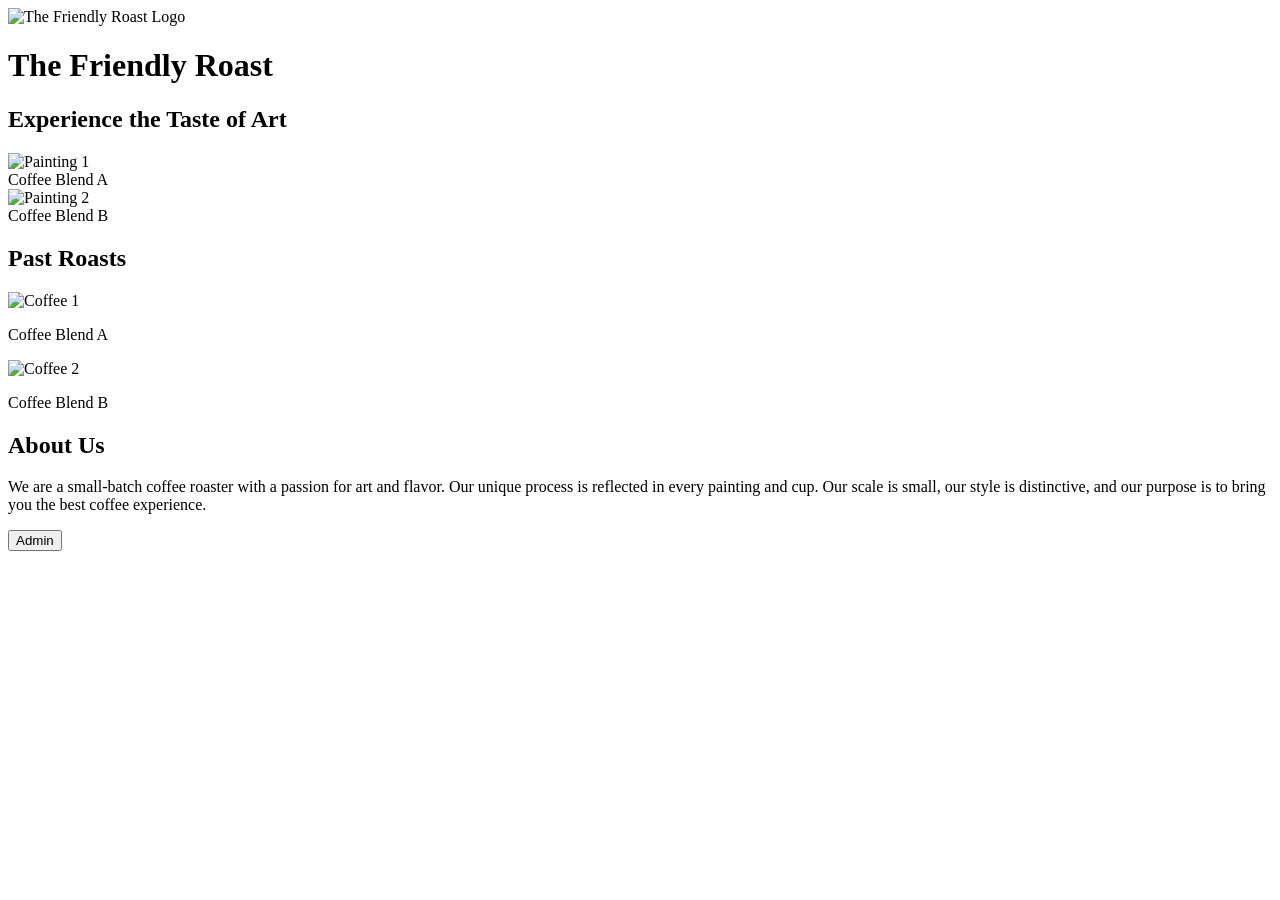
==== index.html @ a1451b99 "Create index.html" ====
<!DOCTYPE html>
<html lang="en">
<head>
  <meta charset="UTF-8" />
  <meta name="viewport" content="width=device-width, initial-scale=1" />
  <title>The Friendly Roast</title>
  <link rel="stylesheet" href="style.css" />
</head>
<body>
  <header>
    <!-- Replace "logo.png" with your actual logo image -->
    <img src="logo.png" alt="The Friendly Roast Logo" id="logo" />
    <h1>The Friendly Roast</h1>
  </header>
  
  <!-- Hero Section with Paintings & Coffee Pairings -->
  <section id="hero">
    <h2>Experience the Taste of Art</h2>
    <div class="slider">
      <!-- Each "slide" represents a painting and its paired coffee bean -->
      <div class="slide">
        <!-- Replace with your actual painting images -->
        <img src="painting1.jpg" alt="Painting 1">
        <div class="caption">Coffee Blend A</div>
      </div>
      <div class="slide">
        <img src="painting2.jpg" alt="Painting 2">
        <div class="caption">Coffee Blend B</div>
      </div>
      <!-- Add more slides as needed -->
    </div>
  </section>
  
  <!-- Scrollable Gallery for Past Coffees -->
  <section id="past-coffees">
    <h2>Past Roasts</h2>
    <div class="gallery">
      <div class="gallery-item">
        <img src="coffee1.jpg" alt="Coffee 1">
        <p>Coffee Blend A</p>
      </div>
      <div class="gallery-item">
        <img src="coffee2.jpg" alt="Coffee 2">
        <p>Coffee Blend B</p>
      </div>
      <!-- Add additional gallery items as needed -->
    </div>
  </section>
  
  <!-- About Section -->
  <section id="about">
    <h2>About Us</h2>
    <p>
      We are a small-batch coffee roaster with a passion for art and flavor. Our
      unique process is reflected in every painting and cup. Our scale is small,
      our style is distinctive, and our purpose is to bring you the best coffee experience.
    </p>
  </section>
  
  <!-- Basic Admin Panel (For Demo Purposes) -->
  <!-- This panel lets you update the "About Us" text and saves it to localStorage -->
  <section id="admin-panel" style="display: none;">
    <h2>Admin Panel</h2>
    <form id="admin-form">
      <label for="about-text">Update About Text:</label>
      <textarea id="about-text" rows="4" cols="50">
We are a small-batch coffee roaster with a passion for art and flavor.
      </textarea>
      <button type="button" id="save-about">Save</button>
    </form>
  </section>
  
  <!-- Button to Toggle Admin Panel -->
  <button id="admin-toggle">Admin</button>
  
  <script src="script.js"></script>
</body>
</html>
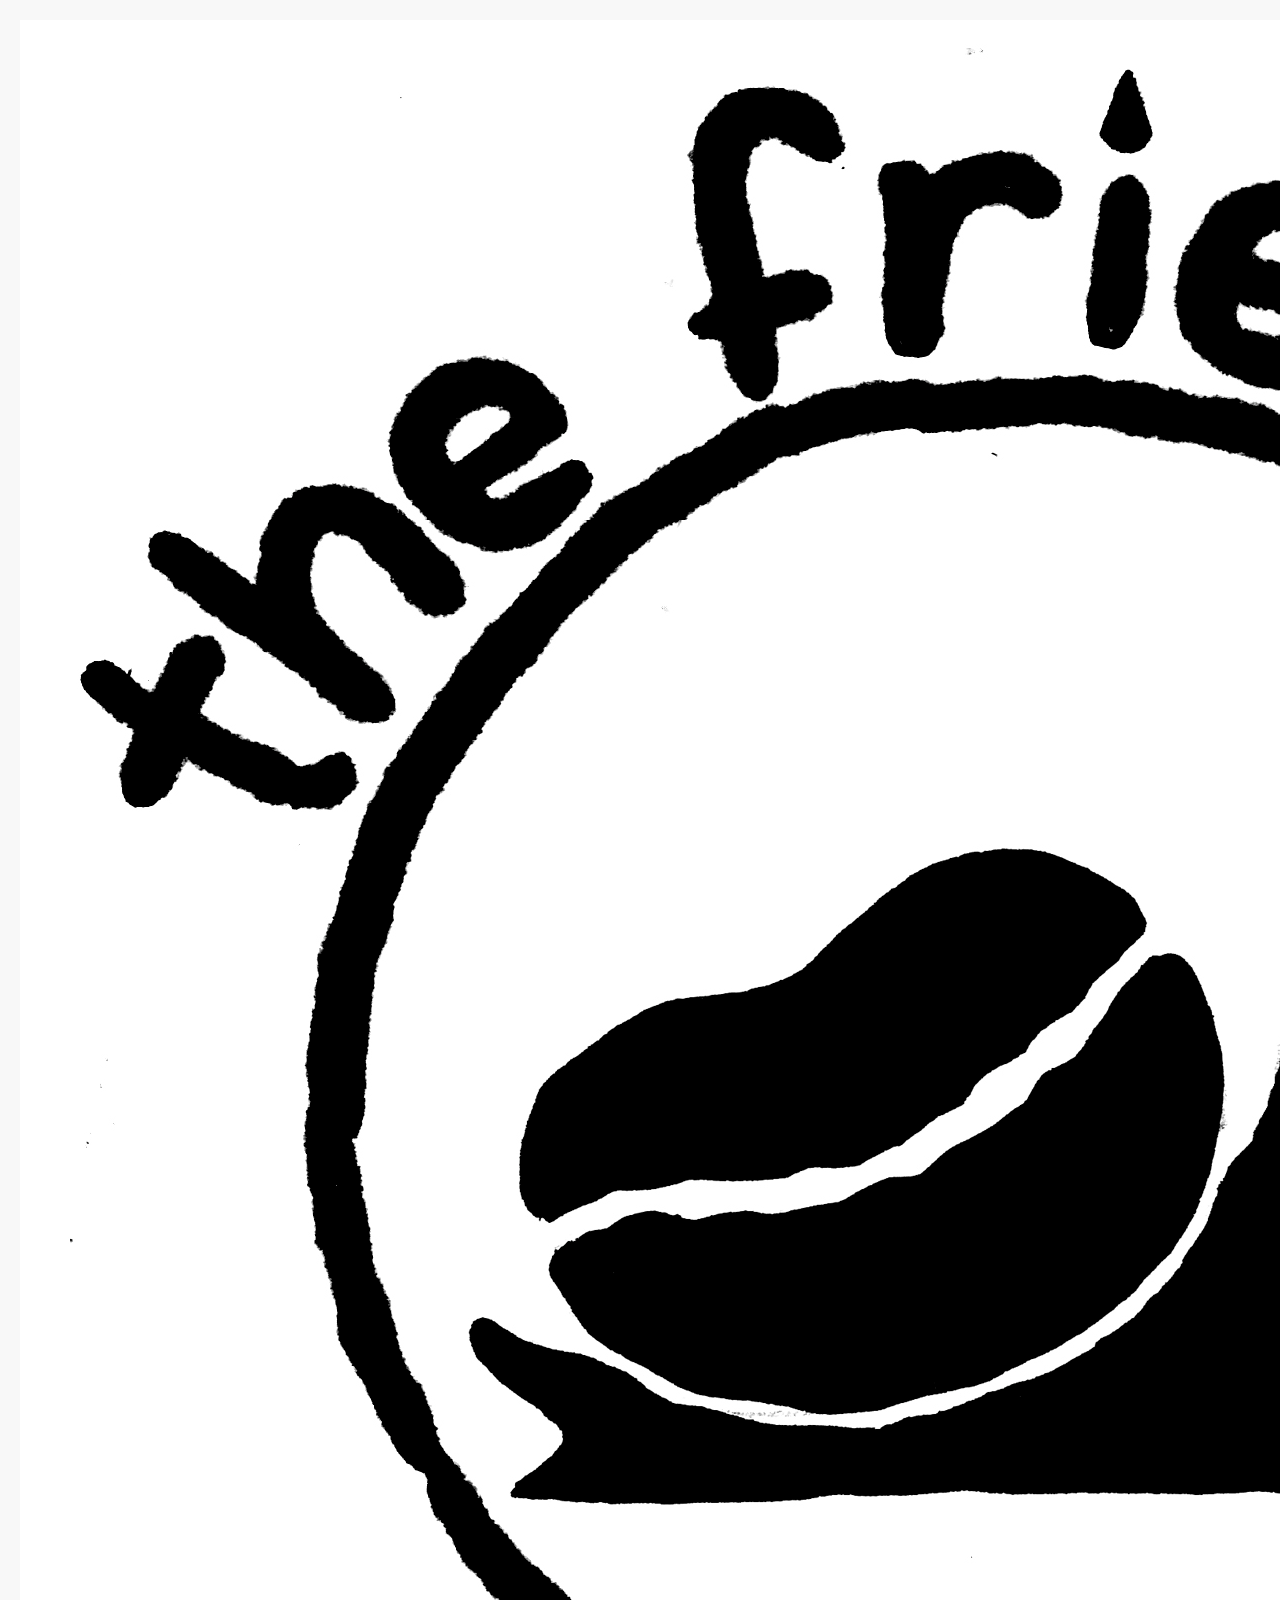
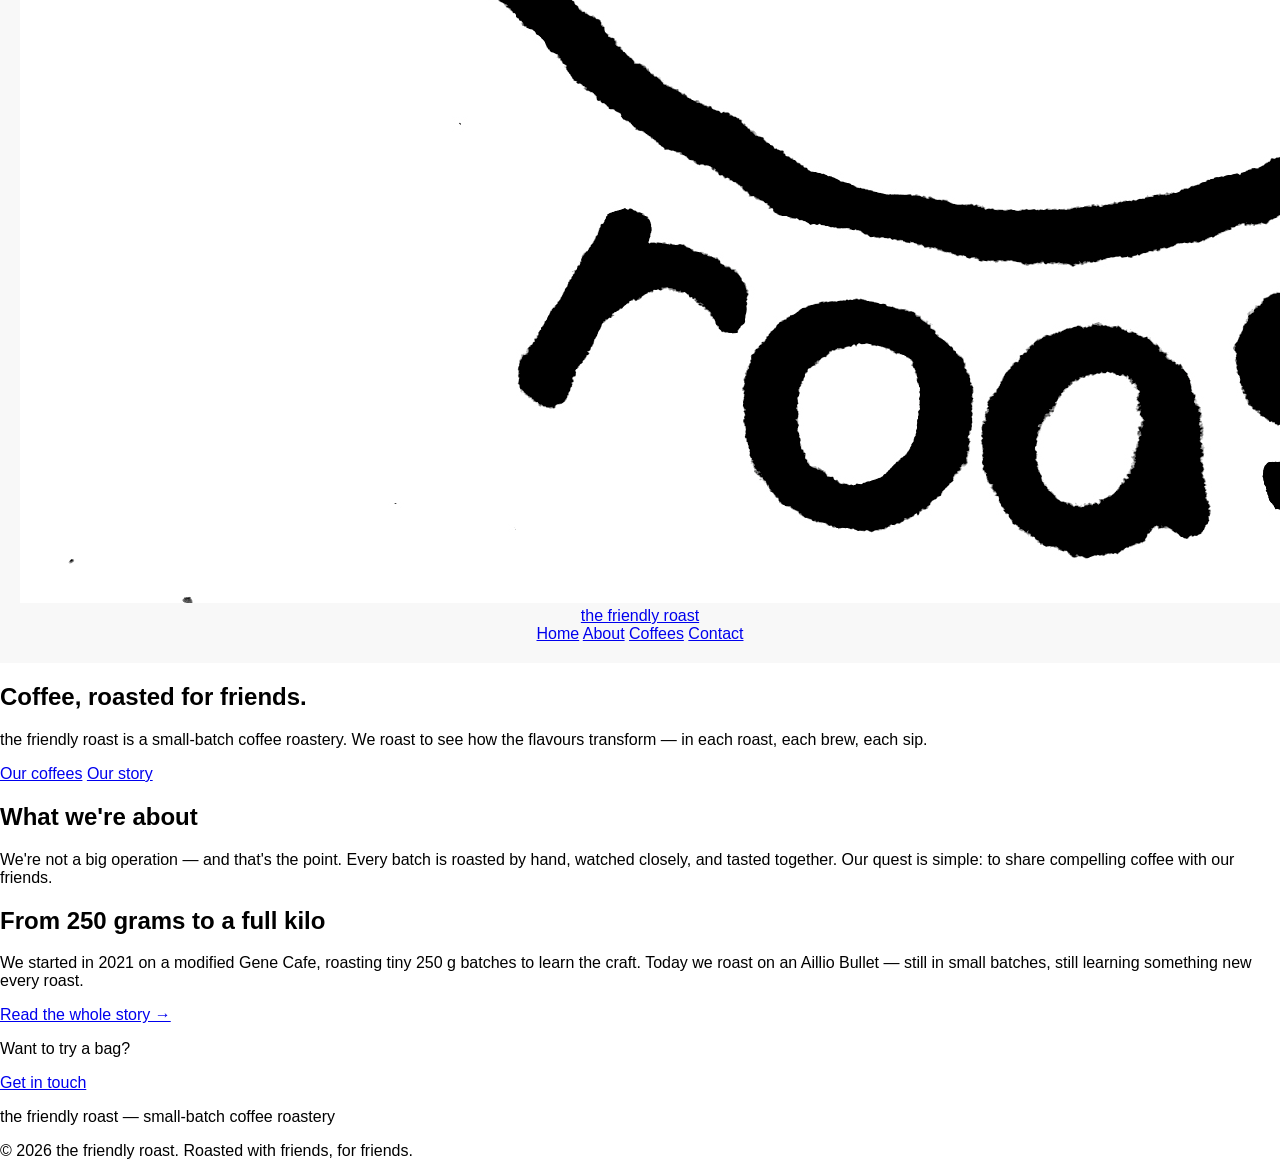
==== commit 78491720: "Update index.html" ====
--- a/index.html
+++ b/index.html
@@ -1,78 +1,78 @@
 <!DOCTYPE html>
 <html lang="en">
 <head>
-  <meta charset="UTF-8" />
-  <meta name="viewport" content="width=device-width, initial-scale=1" />
-  <title>The Friendly Roast</title>
-  <link rel="stylesheet" href="style.css" />
+  <meta charset="UTF-8">
+  <meta name="viewport" content="width=device-width, initial-scale=1.0">
+  <title>the friendly roast — small-batch coffee roastery</title>
+  <meta name="description" content="the friendly roast — a small-batch coffee roastery. We roast coffee to see how the flavours transform in each roast, each brew, each sip.">
+  <link rel="stylesheet" href="style.css">
 </head>
 <body>
-  <header>
-    <!-- Replace "logo.png" with your actual logo image -->
-    <img src="logo.png" alt="The Friendly Roast Logo" id="logo" />
-    <h1>The Friendly Roast</h1>
+
+  <header class="site-header">
+    <div class="container header-inner">
+      <a class="logo" href="index.html"><img class="logo-img" src="images/snail.jpg" alt="the friendly roast logo">the friendly roast</a>
+      <nav class="nav">
+        <a href="index.html">Home</a>
+        <a href="about.html">About</a>
+        <a href="coffees.html">Coffees</a>
+        <a href="contact.html">Contact</a>
+      </nav>
+    </div>
   </header>
-  
-  <!-- Hero Section with Paintings & Coffee Pairings -->
-  <section id="hero">
-    <h2>Experience the Taste of Art</h2>
-    <div class="slider">
-      <!-- Each "slide" represents a painting and its paired coffee bean -->
-      <div class="slide">
-        <!-- Replace with your actual painting images -->
-        <img src="painting1.jpg" alt="Painting 1">
-        <div class="caption">Coffee Blend A</div>
+
+  <main>
+    <!-- HERO: the big welcome at the top of the page -->
+    <section class="hero container">
+      <h1>Coffee, roasted for friends.</h1>
+      <p class="lead">
+        the friendly roast is a small-batch coffee roastery.
+        We roast to see how the flavours transform —
+        in each roast, each brew, each sip.
+      </p>
+      <div class="btn-row">
+        <a class="btn btn-primary" href="coffees.html">Our coffees</a>
+        <a class="btn btn-ghost" href="about.html">Our story</a>
       </div>
-      <div class="slide">
-        <img src="painting2.jpg" alt="Painting 2">
-        <div class="caption">Coffee Blend B</div>
+    </section>
+
+    <!-- WHAT WE'RE ABOUT -->
+    <section class="section container">
+      <h2>What we're about</h2>
+      <p>
+        We're not a big operation — and that's the point. Every batch is
+        roasted by hand, watched closely, and tasted together.
+        Our quest is simple: to share compelling coffee with our friends.
+      </p>
+    </section>
+
+    <!-- QUICK LOOK AT THE GEAR -->
+    <section class="section container">
+      <h2>From 250 grams to a full kilo</h2>
+      <p>
+        We started in 2021 on a modified Gene Cafe, roasting tiny 250 g
+        batches to learn the craft. Today we roast on an Aillio Bullet —
+        still in small batches, still learning something new every roast.
+      </p>
+      <p><a href="about.html">Read the whole story →</a></p>
+    </section>
+
+    <!-- CALL TO ACTION -->
+    <section class="cta section container">
+      <p class="lead">Want to try a bag?</p>
+      <div class="btn-row">
+        <a class="btn btn-primary" href="contact.html">Get in touch</a>
       </div>
-      <!-- Add more slides as needed -->
+    </section>
+  </main>
+
+  <footer class="footer">
+    <div class="container">
+      <p>the friendly roast — small-batch coffee roastery</p>
+      <p>&copy; <span id="year">2026</span> the friendly roast. Roasted with friends, for friends.</p>
     </div>
-  </section>
-  
-  <!-- Scrollable Gallery for Past Coffees -->
-  <section id="past-coffees">
-    <h2>Past Roasts</h2>
-    <div class="gallery">
-      <div class="gallery-item">
-        <img src="coffee1.jpg" alt="Coffee 1">
-        <p>Coffee Blend A</p>
-      </div>
-      <div class="gallery-item">
-        <img src="coffee2.jpg" alt="Coffee 2">
-        <p>Coffee Blend B</p>
-      </div>
-      <!-- Add additional gallery items as needed -->
-    </div>
-  </section>
-  
-  <!-- About Section -->
-  <section id="about">
-    <h2>About Us</h2>
-    <p>
-      We are a small-batch coffee roaster with a passion for art and flavor. Our
-      unique process is reflected in every painting and cup. Our scale is small,
-      our style is distinctive, and our purpose is to bring you the best coffee experience.
-    </p>
-  </section>
-  
-  <!-- Basic Admin Panel (For Demo Purposes) -->
-  <!-- This panel lets you update the "About Us" text and saves it to localStorage -->
-  <section id="admin-panel" style="display: none;">
-    <h2>Admin Panel</h2>
-    <form id="admin-form">
-      <label for="about-text">Update About Text:</label>
-      <textarea id="about-text" rows="4" cols="50">
-We are a small-batch coffee roaster with a passion for art and flavor.
-      </textarea>
-      <button type="button" id="save-about">Save</button>
-    </form>
-  </section>
-  
-  <!-- Button to Toggle Admin Panel -->
-  <button id="admin-toggle">Admin</button>
-  
+  </footer>
+
   <script src="script.js"></script>
 </body>
 </html>
--- a/style.css
+++ b/style.css
@@ -0,0 +1,94 @@
+/* Base Styles */
+body {
+  font-family: Arial, sans-serif;
+  margin: 0;
+  padding: 0;
+}
+
+header {
+  background-color: #f8f8f8;
+  padding: 20px;
+  text-align: center;
+}
+
+#logo {
+  width: 80px;
+  height: auto;
+}
+
+/* Hero Section */
+#hero {
+  background: #eaeaea;
+  padding: 40px;
+  text-align: center;
+}
+
+.slider {
+  display: flex;
+  overflow-x: auto;
+  scroll-snap-type: x mandatory;
+  gap: 10px;
+  padding: 20px 0;
+}
+
+.slide {
+  flex: none;
+  width: 300px;
+  scroll-snap-align: center;
+  position: relative;
+}
+
+.slide img {
+  width: 100%;
+  height: auto;
+  display: block;
+}
+
+.caption {
+  position: absolute;
+  bottom: 10px;
+  left: 10px;
+  background: rgba(255, 255, 255, 0.8);
+  padding: 5px;
+}
+
+/* Past Coffees Gallery */
+#past-coffees .gallery {
+  display: flex;
+  overflow-x: auto;
+  gap: 10px;
+  padding: 20px;
+}
+
+.gallery-item {
+  flex: none;
+  width: 200px;
+  text-align: center;
+}
+
+.gallery-item img {
+  width: 100%;
+  height: auto;
+  display: block;
+}
+
+/* About Section */
+#about {
+  padding: 40px;
+  background: #f0f0f0;
+  text-align: center;
+}
+
+/* Admin Panel Styles */
+#admin-panel {
+  padding: 20px;
+  background: #ddd;
+}
+
+/* Admin Toggle Button */
+#admin-toggle {
+  position: fixed;
+  bottom: 20px;
+  right: 20px;
+  padding: 10px;
+}
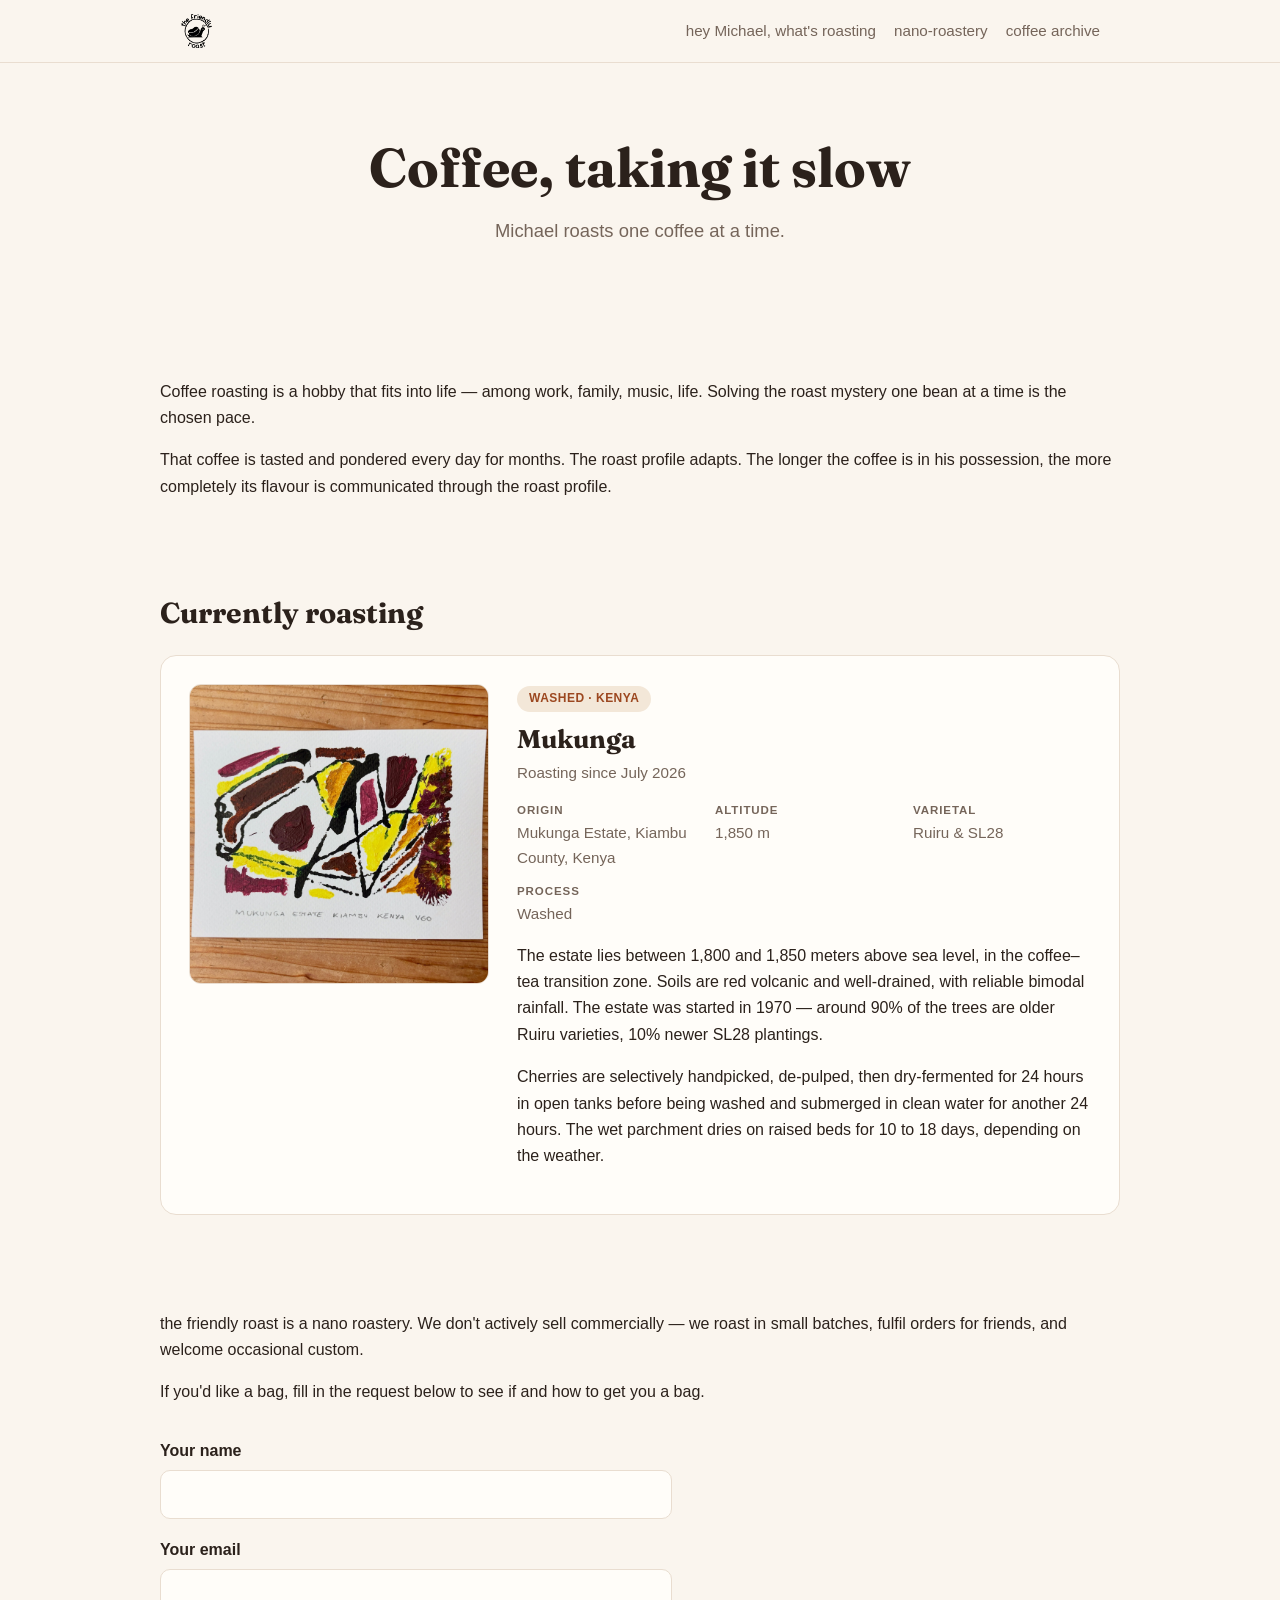
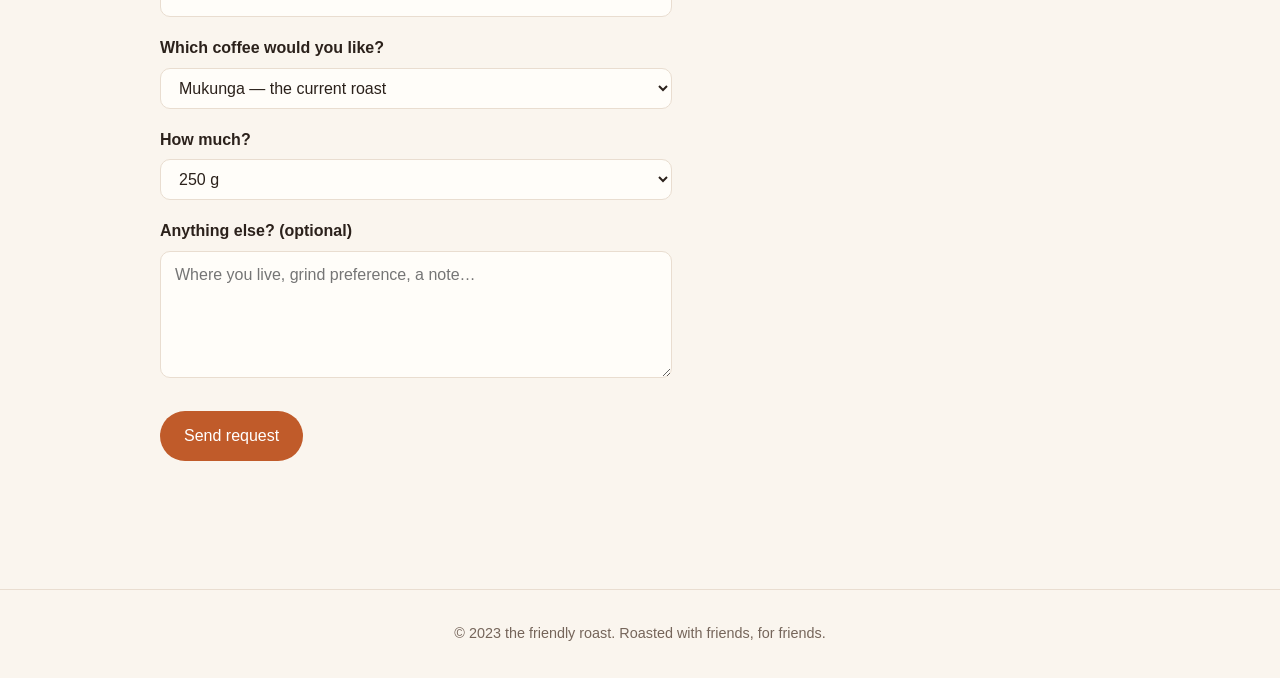
==== commit f78335b4: "Update index.html" ====
--- a/index.html
+++ b/index.html
@@ -3,73 +3,134 @@
 <head>
   <meta charset="UTF-8">
   <meta name="viewport" content="width=device-width, initial-scale=1.0">
-  <title>the friendly roast — small-batch coffee roastery</title>
-  <meta name="description" content="the friendly roast — a small-batch coffee roastery. We roast coffee to see how the flavours transform in each roast, each brew, each sip.">
+  <title>the friendly roast — hey Michael, what's roasting</title>
+  <meta name="description" content="Michael roasts one coffee at a time — a nano roastery roasting in small batches for friends.">
   <link rel="stylesheet" href="style.css">
 </head>
 <body>
 
   <header class="site-header">
     <div class="container header-inner">
-      <a class="logo" href="index.html"><img class="logo-img" src="images/snail.jpg" alt="the friendly roast logo">the friendly roast</a>
+      <a class="logo" href="index.html"><img class="logo-img" src="images/snail.jpg" alt="the friendly roast logo"></a>
       <nav class="nav">
-        <a href="index.html">Home</a>
-        <a href="about.html">About</a>
-        <a href="coffees.html">Coffees</a>
-        <a href="contact.html">Contact</a>
+        <a href="index.html">hey Michael, what's roasting</a>
+        <a href="about.html">nano-roastery</a>
+        <a href="coffees.html">coffee archive</a>
       </nav>
     </div>
   </header>
 
   <main>
-    <!-- HERO: the big welcome at the top of the page -->
+    <!-- INTRO -->
     <section class="hero container">
-      <h1>Coffee, roasted for friends.</h1>
-      <p class="lead">
-        the friendly roast is a small-batch coffee roastery.
-        We roast to see how the flavours transform —
-        in each roast, each brew, each sip.
-      </p>
-      <div class="btn-row">
-        <a class="btn btn-primary" href="coffees.html">Our coffees</a>
-        <a class="btn btn-ghost" href="about.html">Our story</a>
-      </div>
+      <h1>Coffee, taking it slow</h1>
+      <p class="lead">Michael roasts one coffee at a time.</p>
     </section>
 
-    <!-- WHAT WE'RE ABOUT -->
     <section class="section container">
-      <h2>What we're about</h2>
       <p>
-        We're not a big operation — and that's the point. Every batch is
-        roasted by hand, watched closely, and tasted together.
-        Our quest is simple: to share compelling coffee with our friends.
+        Coffee roasting is a hobby that fits into life — among work, family,
+        music, life. Solving the roast mystery one bean at a time is the
+        chosen pace.
+      </p>
+      <p>
+        That coffee is tasted and pondered every day for months. The roast
+        profile adapts. The longer the coffee is in his possession, the more
+        completely its flavour is communicated through the roast profile.
       </p>
     </section>
 
-    <!-- QUICK LOOK AT THE GEAR -->
+    <!-- ================= CURRENTLY ROASTING =================
+         When the current coffee changes: replace the details
+         below, and add the old coffee to the coffee archive.
+         ================================================ -->
     <section class="section container">
-      <h2>From 250 grams to a full kilo</h2>
-      <p>
-        We started in 2021 on a modified Gene Cafe, roasting tiny 250 g
-        batches to learn the craft. Today we roast on an Aillio Bullet —
-        still in small batches, still learning something new every roast.
-      </p>
-      <p><a href="about.html">Read the whole story →</a></p>
+      <h2>Currently roasting</h2>
+      <article class="feature">
+        <img class="taste-impression" src="images/mukunga.jpg"
+             alt="Taste impression — a little painting of the flavours perceived in Mukunga.">
+        <div>
+          <span class="tag">Washed · Kenya</span>
+          <h3>Mukunga</h3>
+          <p class="origin">Roasting since July 2026</p>
+          <div class="facts">
+            <div><strong>Origin</strong> Mukunga Estate, Kiambu County, Kenya</div>
+            <div><strong>Altitude</strong> 1,850 m</div>
+            <div><strong>Varietal</strong> Ruiru &amp; SL28</div>
+            <div><strong>Process</strong> Washed</div>
+          </div>
+          <p>
+            The estate lies between 1,800 and 1,850 meters above sea level, in the
+            coffee–tea transition zone. Soils are red volcanic and well-drained, with
+            reliable bimodal rainfall. The estate was started in 1970 — around 90% of
+            the trees are older Ruiru varieties, 10% newer SL28 plantings.
+          </p>
+          <p>
+            Cherries are selectively handpicked, de-pulped, then dry-fermented for
+            24 hours in open tanks before being washed and submerged in clean water
+            for another 24 hours. The wet parchment dries on raised beds for 10 to
+            18 days, depending on the weather.
+          </p>
+        </div>
+      </article>
     </section>
 
-    <!-- CALL TO ACTION -->
-    <section class="cta section container">
-      <p class="lead">Want to try a bag?</p>
-      <div class="btn-row">
-        <a class="btn btn-primary" href="contact.html">Get in touch</a>
-      </div>
+    <!-- ================= REQUEST A BAG ================= -->
+    <section class="section container">
+      <p>
+        the friendly roast is a nano roastery. We don't actively sell
+        commercially — we roast in small batches, fulfil orders for friends,
+        and welcome occasional custom.
+      </p>
+      <p>
+        If you'd like a bag, fill in the request below to see if and how to
+        get you a bag.
+      </p>
+
+      <!-- ==================================================
+           REQUEST FORM — powered by Formspree (free).
+
+           The form only sends once you plug in your own ID:
+             1. Sign up for free at https://formspree.io
+             2. Click "New form" and give it a name
+             3. Copy the form ID (looks like "xqkrostw")
+             4. Replace YOUR_FORM_ID in the action link below
+                with your ID.
+           ================================================== -->
+      <form class="contact-form" action="https://formspree.io/f/YOUR_FORM_ID" method="POST">
+        <label for="name">Your name</label>
+        <input type="text" id="name" name="name" required>
+
+        <label for="email">Your email</label>
+        <input type="email" id="email" name="email" required>
+
+        <label for="coffee">Which coffee would you like?</label>
+        <!-- Update the first option whenever the current coffee changes -->
+        <select id="coffee" name="coffee">
+          <option value="mukunga">Mukunga — the current roast</option>
+          <option value="archive">A coffee from the archive</option>
+          <option value="advice">Not sure — advise me</option>
+        </select>
+
+        <label for="size">How much?</label>
+        <select id="size" name="size">
+          <option value="250g">250 g</option>
+          <option value="500g">500 g</option>
+          <option value="1kg">1 kg</option>
+        </select>
+
+        <label for="message">Anything else? (optional)</label>
+        <textarea id="message" name="message" rows="4"
+          placeholder="Where you live, grind preference, a note…"></textarea>
+
+        <button type="submit" class="btn btn-primary">Send request</button>
+      </form>
     </section>
   </main>
 
   <footer class="footer">
     <div class="container">
-      <p>the friendly roast — small-batch coffee roastery</p>
-      <p>&copy; <span id="year">2026</span> the friendly roast. Roasted with friends, for friends.</p>
+      <p>&copy; 2023 the friendly roast. Roasted with friends, for friends.</p>
     </div>
   </footer>
 
--- a/style.css
+++ b/style.css
@@ -1,94 +1,328 @@
-/* Base Styles */
+/* ============================================================
+   the friendly roast — shared stylesheet
+   This file controls how EVERY page looks (colors, fonts, layout).
+   ============================================================ */
+
+@import url('https://fonts.googleapis.com/css2?family=Fraunces:opsz,wght@9..144,600;9..144,700&display=swap');
+
+:root {
+  --cream: #faf5ee;
+  --card: #fffdf9;
+  --ink: #2b211b;
+  --muted: #75655a;
+  --accent: #c05b2a;
+  --accent-dark: #9c4720;
+  --line: #e9ddd0;
+  --radius: 16px;
+}
+
+* { box-sizing: border-box; }
+
 body {
-  font-family: Arial, sans-serif;
   margin: 0;
-  padding: 0;
-}
-
-header {
-  background-color: #f8f8f8;
-  padding: 20px;
+  background: var(--cream);
+  color: var(--ink);
+  font-family: -apple-system, BlinkMacSystemFont, "Segoe UI", Roboto, Helvetica, Arial, sans-serif;
+  line-height: 1.65;
+}
+
+h1, h2, h3, .logo {
+  font-family: "Fraunces", Georgia, serif;
+  line-height: 1.2;
+}
+
+a { color: var(--accent-dark); }
+a:hover { text-decoration: underline; }
+
+.container {
+  max-width: 960px;
+  margin: 0 auto;
+  padding: 0 20px;
+}
+
+/* ---------- Header & navigation ---------- */
+.site-header {
+  position: sticky;
+  top: 0;
+  z-index: 10;
+  background: rgba(250, 245, 238, 0.95);
+  border-bottom: 1px solid var(--line);
+}
+
+.header-inner {
+  display: flex;
+  align-items: center;
+  justify-content: space-between;
+  flex-wrap: wrap;
+  gap: 8px 24px;
+  padding-top: 14px;
+  padding-bottom: 14px;
+}
+
+.logo {
+  display: inline-flex;
+  align-items: center;
+  gap: 10px;
+  font-size: 1.25rem;
+  font-weight: 700;
+  color: var(--ink);
+  text-decoration: none;
+}
+
+.logo-img {
+  width: 34px;
+  height: 34px;
+  border-radius: 8px;
+  object-fit: cover;
+}
+
+.nav { display: flex; gap: 18px; flex-wrap: wrap; }
+
+.nav a {
+  color: var(--muted);
+  text-decoration: none;
+  font-size: 0.95rem;
+}
+
+.nav a:hover { color: var(--accent-dark); }
+
+.nav a.active {
+  color: var(--accent-dark);
+  font-weight: 600;
+  text-decoration: underline;
+  text-underline-offset: 6px;
+}
+
+/* ---------- Hero (big intro at the top of a page) ---------- */
+.hero {
   text-align: center;
-}
-
-#logo {
-  width: 80px;
+  padding: 72px 0 48px;
+}
+
+.hero h1 {
+  font-size: clamp(2.2rem, 5vw, 3.4rem);
+  margin: 0 0 16px;
+}
+
+.lead {
+  font-size: 1.15rem;
+  color: var(--muted);
+  max-width: 38rem;
+  margin: 0 auto 28px;
+}
+
+/* ---------- Photos & big logos ---------- */
+.portrait {
+  display: block;
+  width: 220px;
+  max-width: 60%;
   height: auto;
-}
-
-/* Hero Section */
-#hero {
-  background: #eaeaea;
-  padding: 40px;
+  margin: 8px auto 0;
+  border-radius: 16px;
+  border: 1px solid var(--line);
+}
+
+.logo-long {
+  display: block;
+  width: 100%;
+  max-width: 640px;
+  height: auto;
+  margin: 48px auto 0;
+}
+
+.btn-row {
+  display: flex;
+  justify-content: center;
+  gap: 12px;
+  flex-wrap: wrap;
+}
+
+.btn {
+  display: inline-block;
+  padding: 12px 24px;
+  border-radius: 999px;
+  text-decoration: none;
+  font-weight: 600;
+}
+
+.btn-primary { background: var(--accent); color: #fff; }
+.btn-primary:hover { background: var(--accent-dark); }
+
+.btn-ghost { border: 1.5px solid var(--accent); color: var(--accent-dark); }
+.btn-ghost:hover { background: var(--accent); color: #fff; }
+
+/* ---------- Page sections ---------- */
+.section { padding: 40px 0; }
+
+.section h2 { font-size: 1.8rem; margin: 0 0 12px; }
+
+.cta { text-align: center; padding: 56px 0; }
+
+.more { margin-top: 28px; }
+
+.quote {
+  margin: 48px auto;
+  max-width: 40rem;
   text-align: center;
-}
-
-.slider {
+  font-family: "Fraunces", Georgia, serif;
+  font-size: 1.5rem;
+  font-style: italic;
+  color: var(--accent-dark);
+}
+
+/* ---------- Timeline (About page) ---------- */
+.timeline { list-style: none; margin: 0; padding: 0; }
+
+.timeline li {
   display: flex;
-  overflow-x: auto;
-  scroll-snap-type: x mandatory;
-  gap: 10px;
-  padding: 20px 0;
-}
-
-.slide {
-  flex: none;
-  width: 300px;
-  scroll-snap-align: center;
-  position: relative;
-}
-
-.slide img {
+  gap: 20px;
+  padding: 18px 0;
+  border-bottom: 1px solid var(--line);
+}
+
+.timeline li:last-child { border-bottom: none; }
+
+.year {
+  flex: 0 0 74px;
+  font-family: "Fraunces", Georgia, serif;
+  font-weight: 700;
+  color: var(--accent);
+  font-size: 1.1rem;
+}
+
+/* ---------- Coffee cards (Coffees page) ---------- */
+.cards {
+  display: grid;
+  grid-template-columns: repeat(auto-fill, minmax(250px, 1fr));
+  gap: 20px;
+  margin-top: 24px;
+}
+
+.card {
+  background: var(--card);
+  border: 1px solid var(--line);
+  border-radius: var(--radius);
+  padding: 24px;
+}
+
+.card h3 { margin: 0 0 6px; font-size: 1.25rem; }
+
+.origin { color: var(--muted); margin: 0 0 12px; font-size: 0.95rem; }
+
+.tag {
+  display: inline-block;
+  background: #f3e7d8;
+  color: var(--accent-dark);
+  border-radius: 999px;
+  padding: 3px 12px;
+  font-size: 0.75rem;
+  font-weight: 600;
+  text-transform: uppercase;
+  letter-spacing: 0.04em;
+  margin-bottom: 12px;
+}
+
+.notes { margin: 0; color: var(--muted); font-size: 0.95rem; }
+
+/* ---------- Current coffee feature (Coffees page) ---------- */
+.feature {
+  display: grid;
+  grid-template-columns: 300px 1fr;
+  gap: 28px;
+  align-items: start;
+  background: var(--card);
+  border: 1px solid var(--line);
+  border-radius: var(--radius);
+  padding: 28px;
+  margin-top: 24px;
+}
+
+.feature h3 { margin: 0 0 6px; font-size: 1.6rem; }
+
+/* ---------- Taste impression paintings ---------- */
+.taste-impression {
   width: 100%;
   height: auto;
   display: block;
-}
-
-.caption {
-  position: absolute;
-  bottom: 10px;
-  left: 10px;
-  background: rgba(255, 255, 255, 0.8);
-  padding: 5px;
-}
-
-/* Past Coffees Gallery */
-#past-coffees .gallery {
-  display: flex;
-  overflow-x: auto;
-  gap: 10px;
-  padding: 20px;
-}
-
-.gallery-item {
-  flex: none;
-  width: 200px;
+  border-radius: 12px;
+  border: 1px solid var(--line);
+}
+
+.card .taste-impression { margin-bottom: 16px; }
+
+/* ---------- Fact grid (origin / altitude / varietal / process) ---------- */
+.facts {
+  display: grid;
+  grid-template-columns: repeat(auto-fit, minmax(150px, 1fr));
+  gap: 12px 20px;
+  margin: 16px 0;
+}
+
+.facts div { font-size: 0.95rem; color: var(--muted); }
+
+.facts strong {
+  display: block;
+  font-size: 0.72rem;
+  text-transform: uppercase;
+  letter-spacing: 0.08em;
+}
+
+/* ---------- Contact form (Contact page) ---------- */
+.contact-form {
+  max-width: 32rem;
+  margin: 32px 0;
+}
+
+.contact-form label {
+  display: block;
+  font-weight: 600;
+  margin: 18px 0 6px;
+}
+
+.contact-form input,
+.contact-form select,
+.contact-form textarea {
+  width: 100%;
+  padding: 10px 14px;
+  border: 1px solid var(--line);
+  border-radius: 10px;
+  background: var(--card);
+  font: inherit;
+  color: var(--ink);
+}
+
+.contact-form input:focus,
+.contact-form select:focus,
+.contact-form textarea:focus {
+  outline: 2px solid var(--accent);
+  border-color: var(--accent);
+}
+
+.contact-form .btn {
+  margin-top: 24px;
+  border: none;
+  cursor: pointer;
+  font: inherit;
+}
+
+/* ---------- Footer ---------- */
+.footer {
+  border-top: 1px solid var(--line);
+  margin-top: 56px;
+  padding: 28px 0;
   text-align: center;
-}
-
-.gallery-item img {
-  width: 100%;
-  height: auto;
-  display: block;
-}
-
-/* About Section */
-#about {
-  padding: 40px;
-  background: #f0f0f0;
-  text-align: center;
-}
-
-/* Admin Panel Styles */
-#admin-panel {
-  padding: 20px;
-  background: #ddd;
-}
-
-/* Admin Toggle Button */
-#admin-toggle {
-  position: fixed;
-  bottom: 20px;
-  right: 20px;
-  padding: 10px;
-}
+  color: var(--muted);
+  font-size: 0.9rem;
+}
+
+.footer p { margin: 4px 0; }
+
+/* ---------- Small screens ---------- */
+@media (max-width: 720px) {
+  .feature { grid-template-columns: 1fr; }
+}
+
+@media (max-width: 560px) {
+  .hero { padding: 48px 0 32px; }
+  .timeline li { flex-direction: column; gap: 4px; }
+}
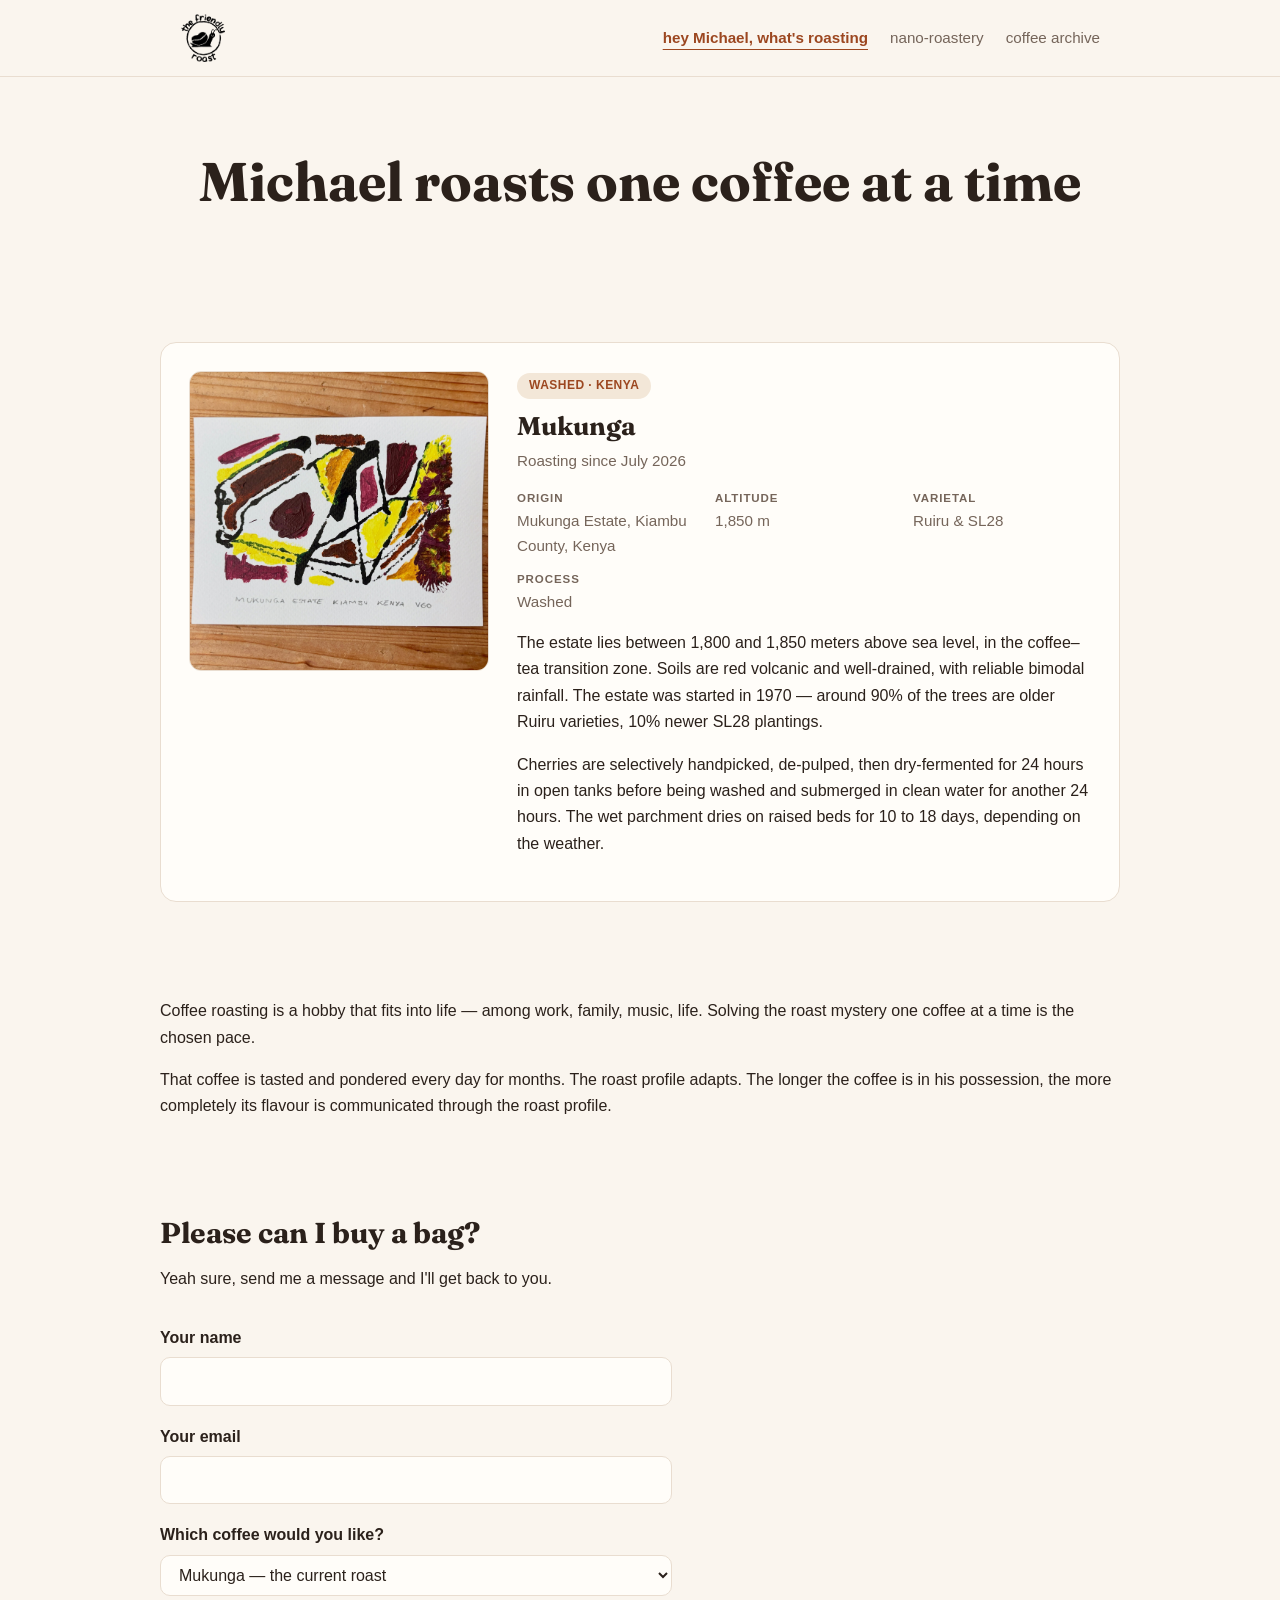
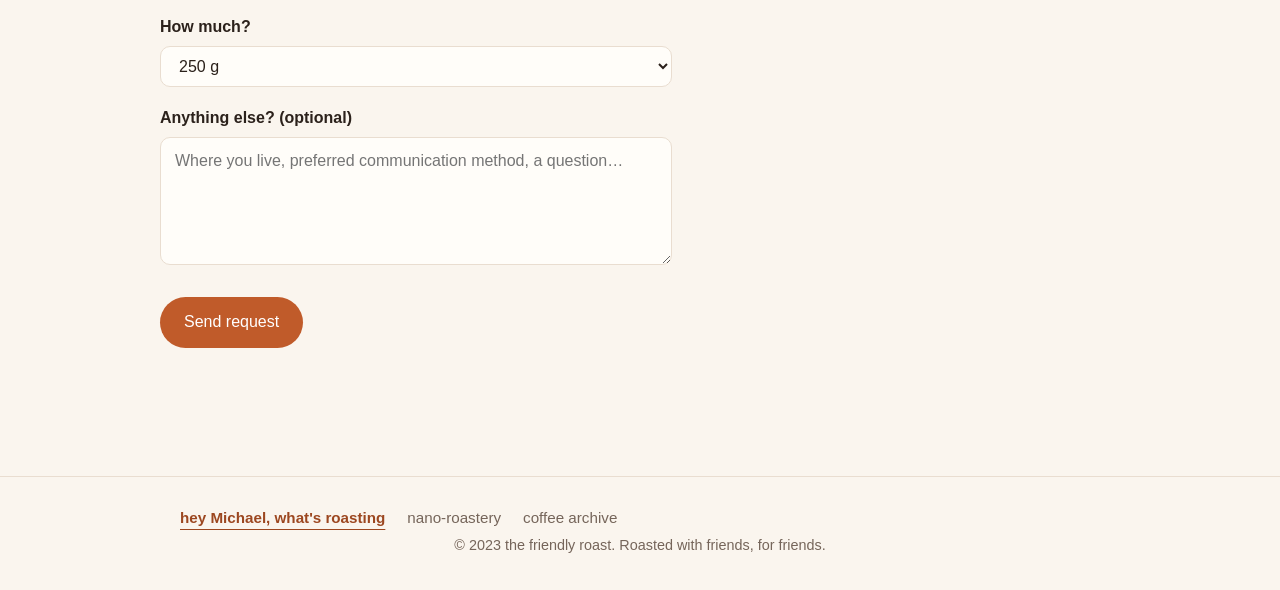
==== commit 78657835: "Update index.html" ====
--- a/index.html
+++ b/index.html
@@ -4,7 +4,7 @@
   <meta charset="UTF-8">
   <meta name="viewport" content="width=device-width, initial-scale=1.0">
   <title>the friendly roast — hey Michael, what's roasting</title>
-  <meta name="description" content="Michael roasts one coffee at a time — a nano roastery roasting in small batches for friends.">
+  <meta name="description" content="the friendly roast — Michael roasts one coffee at a time, tasted and pondered every day while the roast profile adapts.">
   <link rel="stylesheet" href="style.css">
 </head>
 <body>
@@ -23,29 +23,14 @@
   <main>
     <!-- INTRO -->
     <section class="hero container">
-      <h1>Coffee, taking it slow</h1>
-      <p class="lead">Michael roasts one coffee at a time.</p>
+      <h1>Michael roasts one coffee at a time</h1>
     </section>
 
-    <section class="section container">
-      <p>
-        Coffee roasting is a hobby that fits into life — among work, family,
-        music, life. Solving the roast mystery one bean at a time is the
-        chosen pace.
-      </p>
-      <p>
-        That coffee is tasted and pondered every day for months. The roast
-        profile adapts. The longer the coffee is in his possession, the more
-        completely its flavour is communicated through the roast profile.
-      </p>
-    </section>
-
-    <!-- ================= CURRENTLY ROASTING =================
+    <!-- ================= THE CURRENT ROAST =================
          When the current coffee changes: replace the details
          below, and add the old coffee to the coffee archive.
          ================================================ -->
     <section class="section container">
-      <h2>Currently roasting</h2>
       <article class="feature">
         <img class="taste-impression" src="images/mukunga.jpg"
              alt="Taste impression — a little painting of the flavours perceived in Mukunga.">
@@ -75,17 +60,24 @@
       </article>
     </section>
 
+    <!-- THE PACE -->
+    <section class="section container">
+      <p>
+        Coffee roasting is a hobby that fits into life — among work, family,
+        music, life. Solving the roast mystery one coffee at a time is the
+        chosen pace.
+      </p>
+      <p>
+        That coffee is tasted and pondered every day for months. The roast
+        profile adapts. The longer the coffee is in his possession, the more
+        completely its flavour is communicated through the roast profile.
+      </p>
+    </section>
+
     <!-- ================= REQUEST A BAG ================= -->
     <section class="section container">
-      <p>
-        the friendly roast is a nano roastery. We don't actively sell
-        commercially — we roast in small batches, fulfil orders for friends,
-        and welcome occasional custom.
-      </p>
-      <p>
-        If you'd like a bag, fill in the request below to see if and how to
-        get you a bag.
-      </p>
+      <h2>Please can I buy a bag?</h2>
+      <p>Yeah sure, send me a message and I'll get back to you.</p>
 
       <!-- ==================================================
            REQUEST FORM — powered by Formspree (free).
@@ -108,20 +100,25 @@
         <!-- Update the first option whenever the current coffee changes -->
         <select id="coffee" name="coffee">
           <option value="mukunga">Mukunga — the current roast</option>
-          <option value="archive">A coffee from the archive</option>
-          <option value="advice">Not sure — advise me</option>
+          <option value="decaf">Do you roast decaf currently?</option>
+          <option value="not-coffee">This isn't about coffee</option>
         </select>
 
-        <label for="size">How much?</label>
-        <select id="size" name="size">
-          <option value="250g">250 g</option>
-          <option value="500g">500 g</option>
-          <option value="1kg">1 kg</option>
-        </select>
+        <!-- This block hides automatically when "This isn't about coffee"
+             is chosen — see script.js -->
+        <div id="size-row">
+          <label for="size">How much?</label>
+          <select id="size" name="size">
+            <option value="250g">250 g</option>
+            <option value="500g">500 g</option>
+            <option value="1kg">1 kg</option>
+            <option value="custom">I'll write the amount below</option>
+          </select>
+        </div>
 
         <label for="message">Anything else? (optional)</label>
         <textarea id="message" name="message" rows="4"
-          placeholder="Where you live, grind preference, a note…"></textarea>
+          placeholder="Where you live, preferred communication method, a question…"></textarea>
 
         <button type="submit" class="btn btn-primary">Send request</button>
       </form>
@@ -130,6 +127,11 @@
 
   <footer class="footer">
     <div class="container">
+      <nav class="nav">
+        <a href="index.html">hey Michael, what's roasting</a>
+        <a href="about.html">nano-roastery</a>
+        <a href="coffees.html">coffee archive</a>
+      </nav>
       <p>&copy; 2023 the friendly roast. Roasted with friends, for friends.</p>
     </div>
   </footer>
--- a/style.css
+++ b/style.css
@@ -45,7 +45,9 @@
   position: sticky;
   top: 0;
   z-index: 10;
-  background: rgba(250, 245, 238, 0.95);
+  background: rgba(250, 245, 238, 0.92);
+  backdrop-filter: blur(10px);
+  -webkit-backdrop-filter: blur(10px);
   border-bottom: 1px solid var(--line);
 }
 
@@ -62,21 +64,20 @@
 .logo {
   display: inline-flex;
   align-items: center;
-  gap: 10px;
-  font-size: 1.25rem;
-  font-weight: 700;
-  color: var(--ink);
   text-decoration: none;
 }
 
 .logo-img {
-  width: 34px;
-  height: 34px;
-  border-radius: 8px;
+  width: 48px;
+  height: 48px;
+  border-radius: 12px;
   object-fit: cover;
-}
-
-.nav { display: flex; gap: 18px; flex-wrap: wrap; }
+  transition: transform 0.25s ease;
+}
+
+.logo:hover .logo-img { transform: rotate(-8deg) scale(1.05); }
+
+.nav { display: flex; gap: 22px; flex-wrap: wrap; }
 
 .nav a {
   color: var(--muted);
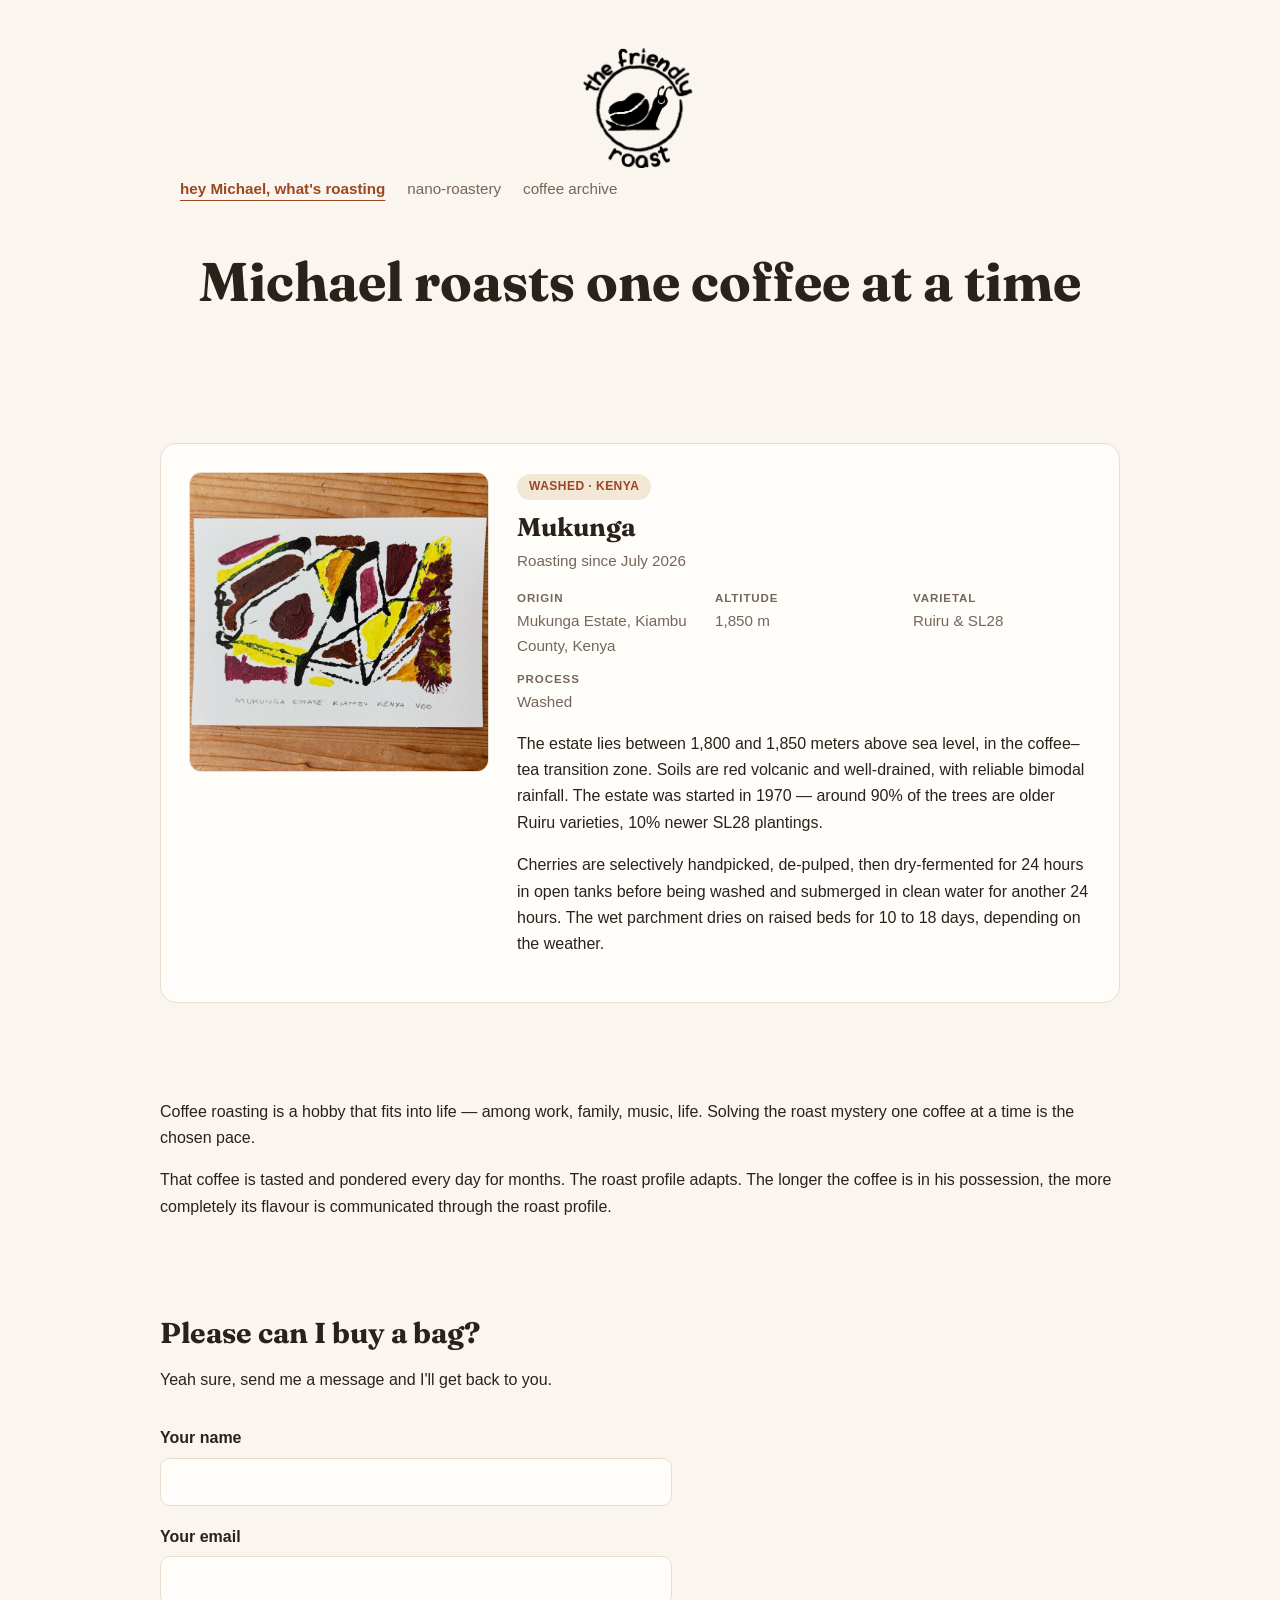
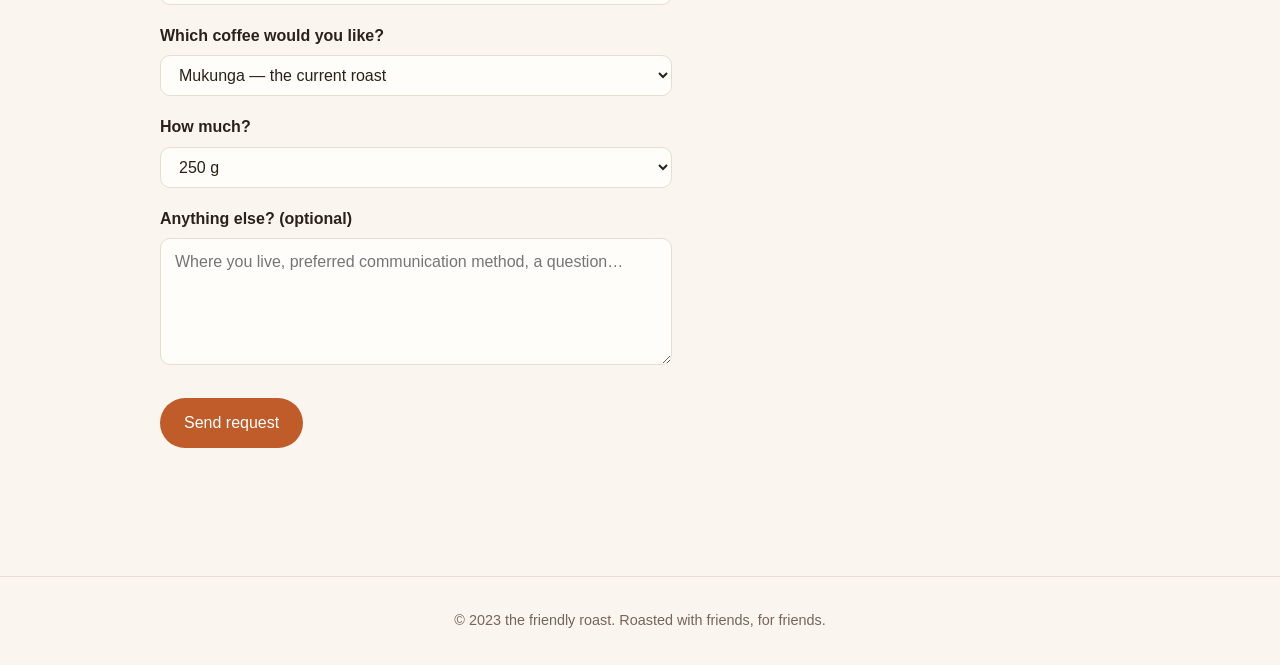
==== commit 2c2f145a: "Update index.html" ====
--- a/index.html
+++ b/index.html
@@ -127,11 +127,6 @@
 
   <footer class="footer">
     <div class="container">
-      <nav class="nav">
-        <a href="index.html">hey Michael, what's roasting</a>
-        <a href="about.html">nano-roastery</a>
-        <a href="coffees.html">coffee archive</a>
-      </nav>
       <p>&copy; 2023 the friendly roast. Roasted with friends, for friends.</p>
     </div>
   </footer>
--- a/style.css
+++ b/style.css
@@ -40,25 +40,10 @@
   padding: 0 20px;
 }
 
-/* ---------- Header & navigation ---------- */
+/* ---------- Header: just the big logo ---------- */
 .site-header {
-  position: sticky;
-  top: 0;
-  z-index: 10;
-  background: rgba(250, 245, 238, 0.92);
-  backdrop-filter: blur(10px);
-  -webkit-backdrop-filter: blur(10px);
-  border-bottom: 1px solid var(--line);
-}
-
-.header-inner {
-  display: flex;
-  align-items: center;
-  justify-content: space-between;
-  flex-wrap: wrap;
-  gap: 8px 24px;
-  padding-top: 14px;
-  padding-bottom: 14px;
+  text-align: center;
+  padding: 48px 0 8px;
 }
 
 .logo {
@@ -68,9 +53,9 @@
 }
 
 .logo-img {
-  width: 48px;
-  height: 48px;
-  border-radius: 12px;
+  width: 120px;
+  height: 120px;
+  border-radius: 24px;
   object-fit: cover;
   transition: transform 0.25s ease;
 }
@@ -97,7 +82,7 @@
 /* ---------- Hero (big intro at the top of a page) ---------- */
 .hero {
   text-align: center;
-  padding: 72px 0 48px;
+  padding: 40px 0 48px;
 }
 
 .hero h1 {
@@ -316,6 +301,11 @@
   font-size: 0.9rem;
 }
 
+.footer .nav {
+  justify-content: center;
+  margin-bottom: 18px;
+}
+
 .footer p { margin: 4px 0; }
 
 /* ---------- Small screens ---------- */
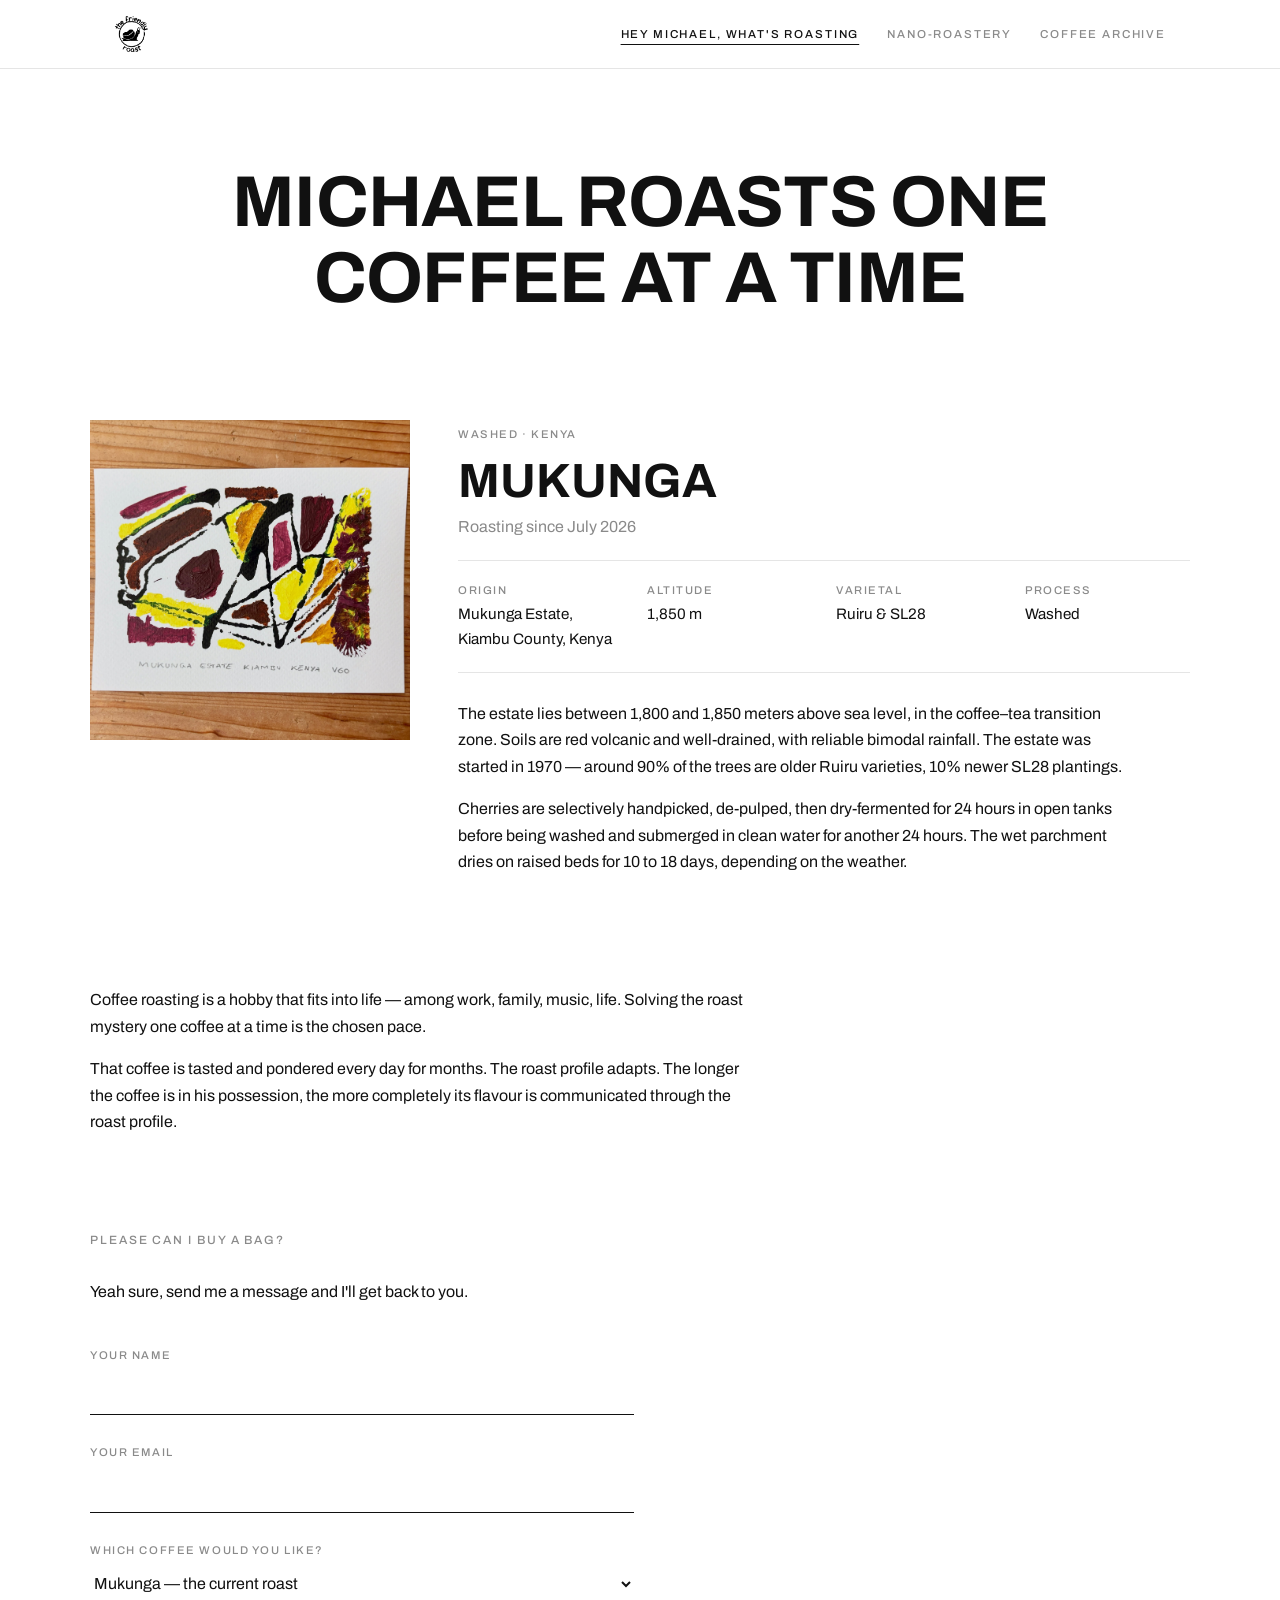
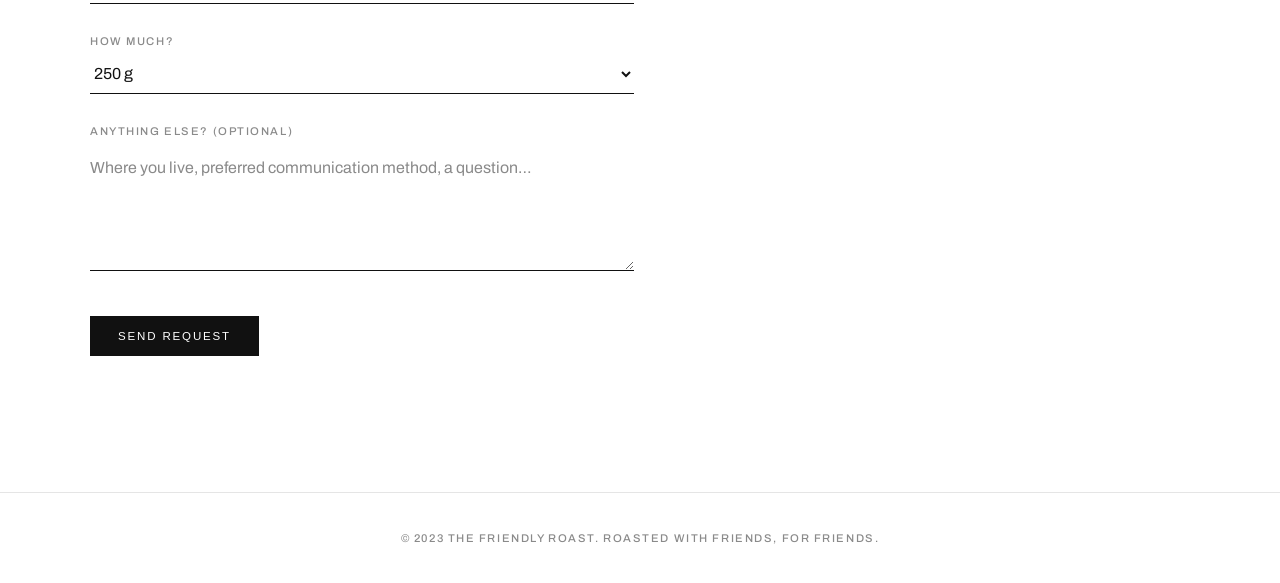
==== commit e39627b6: "Update index.html" ====
--- a/index.html
+++ b/index.html
@@ -79,17 +79,8 @@
       <h2>Please can I buy a bag?</h2>
       <p>Yeah sure, send me a message and I'll get back to you.</p>
 
-      <!-- ==================================================
-           REQUEST FORM — powered by Formspree (free).
 
-           The form only sends once you plug in your own ID:
-             1. Sign up for free at https://formspree.io
-             2. Click "New form" and give it a name
-             3. Copy the form ID (looks like "xqkrostw")
-             4. Replace YOUR_FORM_ID in the action link below
-                with your ID.
-           ================================================== -->
-      <form class="contact-form" action="https://formspree.io/f/YOUR_FORM_ID" method="POST">
+      <form class="contact-form" action="https://formspree.io/f/xkjjggzl" method="POST">
         <label for="name">Your name</label>
         <input type="text" id="name" name="name" required>
 
--- a/style.css
+++ b/style.css
@@ -1,159 +1,139 @@
 /* ============================================================
    the friendly roast — shared stylesheet
-   This file controls how EVERY page looks (colors, fonts, layout).
+   Minimal gallery style: white, black, big type.
+   This file controls how EVERY page looks.
    ============================================================ */
 
-@import url('https://fonts.googleapis.com/css2?family=Fraunces:opsz,wght@9..144,600;9..144,700&display=swap');
+@import url('https://fonts.googleapis.com/css2?family=Archivo:wght@400;500;700&display=swap');
 
 :root {
-  --cream: #faf5ee;
-  --card: #fffdf9;
-  --ink: #2b211b;
-  --muted: #75655a;
-  --accent: #c05b2a;
-  --accent-dark: #9c4720;
-  --line: #e9ddd0;
-  --radius: 16px;
+  --bg: #ffffff;
+  --ink: #111111;
+  --muted: #8a8a8a;
+  --line: #e5e5e5;
 }
 
 * { box-sizing: border-box; }
+
+html { scroll-behavior: smooth; }
 
 body {
   margin: 0;
-  background: var(--cream);
+  background: var(--bg);
   color: var(--ink);
-  font-family: -apple-system, BlinkMacSystemFont, "Segoe UI", Roboto, Helvetica, Arial, sans-serif;
+  font-family: "Archivo", -apple-system, BlinkMacSystemFont, "Segoe UI", Helvetica, Arial, sans-serif;
+  font-size: 1rem;
   line-height: 1.65;
 }
 
-h1, h2, h3, .logo {
-  font-family: "Fraunces", Georgia, serif;
-  line-height: 1.2;
-}
-
-a { color: var(--accent-dark); }
-a:hover { text-decoration: underline; }
+a { color: var(--ink); text-decoration: none; }
+a:hover { text-decoration: underline; text-underline-offset: 4px; }
 
 .container {
-  max-width: 960px;
+  max-width: 1100px;
   margin: 0 auto;
-  padding: 0 20px;
-}
-
-/* ---------- Header: just the big logo ---------- */
+  padding: 0 24px;
+}
+
+/* ---------- Header & navigation ---------- */
 .site-header {
-  text-align: center;
-  padding: 48px 0 8px;
-}
-
-.logo {
-  display: inline-flex;
+  position: sticky;
+  top: 0;
+  z-index: 10;
+  background: rgba(255, 255, 255, 0.95);
+  backdrop-filter: blur(8px);
+  -webkit-backdrop-filter: blur(8px);
+  border-bottom: 1px solid var(--line);
+}
+
+.header-inner {
+  display: flex;
   align-items: center;
-  text-decoration: none;
-}
+  justify-content: space-between;
+  flex-wrap: wrap;
+  gap: 8px 24px;
+  padding-top: 16px;
+  padding-bottom: 16px;
+}
+
+.logo { display: inline-flex; align-items: center; gap: 12px; }
 
 .logo-img {
-  width: 120px;
-  height: 120px;
-  border-radius: 24px;
+  width: 36px;
+  height: 36px;
+  border-radius: 6px;
   object-fit: cover;
   transition: transform 0.25s ease;
 }
 
 .logo:hover .logo-img { transform: rotate(-8deg) scale(1.05); }
 
-.nav { display: flex; gap: 22px; flex-wrap: wrap; }
+.nav { display: flex; gap: 28px; flex-wrap: wrap; }
 
 .nav a {
-  color: var(--muted);
-  text-decoration: none;
-  font-size: 0.95rem;
-}
-
-.nav a:hover { color: var(--accent-dark); }
+  font-size: 0.72rem;
+  font-weight: 500;
+  text-transform: uppercase;
+  letter-spacing: 0.16em;
+  color: var(--muted);
+}
+
+.nav a:hover { color: var(--ink); text-decoration: none; }
 
 .nav a.active {
-  color: var(--accent-dark);
-  font-weight: 600;
+  color: var(--ink);
   text-decoration: underline;
   text-underline-offset: 6px;
 }
 
-/* ---------- Hero (big intro at the top of a page) ---------- */
+/* ---------- Hero: giant title ---------- */
 .hero {
   text-align: center;
-  padding: 40px 0 48px;
+  padding: 96px 0 64px;
 }
 
 .hero h1 {
-  font-size: clamp(2.2rem, 5vw, 3.4rem);
-  margin: 0 0 16px;
+  margin: 0;
+  font-weight: 700;
+  text-transform: uppercase;
+  line-height: 1.05;
+  letter-spacing: -0.01em;
+  font-size: clamp(2.2rem, 6vw, 4.5rem);
 }
 
 .lead {
-  font-size: 1.15rem;
-  color: var(--muted);
-  max-width: 38rem;
-  margin: 0 auto 28px;
-}
-
-/* ---------- Photos & big logos ---------- */
-.portrait {
-  display: block;
-  width: 220px;
-  max-width: 60%;
-  height: auto;
-  margin: 8px auto 0;
-  border-radius: 16px;
-  border: 1px solid var(--line);
-}
-
-.logo-long {
-  display: block;
-  width: 100%;
-  max-width: 640px;
-  height: auto;
-  margin: 48px auto 0;
-}
-
-.btn-row {
-  display: flex;
-  justify-content: center;
-  gap: 12px;
-  flex-wrap: wrap;
-}
-
-.btn {
-  display: inline-block;
-  padding: 12px 24px;
-  border-radius: 999px;
-  text-decoration: none;
-  font-weight: 600;
-}
-
-.btn-primary { background: var(--accent); color: #fff; }
-.btn-primary:hover { background: var(--accent-dark); }
-
-.btn-ghost { border: 1.5px solid var(--accent); color: var(--accent-dark); }
-.btn-ghost:hover { background: var(--accent); color: #fff; }
-
-/* ---------- Page sections ---------- */
+  font-size: 1.05rem;
+  color: var(--muted);
+  max-width: 40rem;
+  margin: 20px auto 0;
+}
+
+/* ---------- Sections ---------- */
 .section { padding: 40px 0; }
 
-.section h2 { font-size: 1.8rem; margin: 0 0 12px; }
+.section p { max-width: 42rem; }
+
+.section h2 {
+  font-size: 0.75rem;
+  font-weight: 500;
+  text-transform: uppercase;
+  letter-spacing: 0.16em;
+  color: var(--muted);
+  margin: 0 0 28px;
+}
 
 .cta { text-align: center; padding: 56px 0; }
 
-.more { margin-top: 28px; }
-
+.more { margin-top: 40px; }
+
+/* ---------- Quote ---------- */
 .quote {
-  margin: 48px auto;
-  max-width: 40rem;
+  margin: 64px auto;
+  max-width: 44rem;
   text-align: center;
-  font-family: "Fraunces", Georgia, serif;
-  font-size: 1.5rem;
-  font-style: italic;
-  color: var(--accent-dark);
+  font-size: clamp(1.3rem, 3vw, 1.9rem);
+  font-weight: 400;
+  line-height: 1.35;
 }
 
 /* ---------- Timeline (About page) ---------- */
@@ -161,118 +141,150 @@
 
 .timeline li {
   display: flex;
-  gap: 20px;
-  padding: 18px 0;
+  gap: 32px;
+  padding: 28px 0;
   border-bottom: 1px solid var(--line);
 }
 
 .timeline li:last-child { border-bottom: none; }
 
 .year {
-  flex: 0 0 74px;
-  font-family: "Fraunces", Georgia, serif;
+  flex: 0 0 90px;
   font-weight: 700;
-  color: var(--accent);
-  font-size: 1.1rem;
-}
-
-/* ---------- Coffee cards (Coffees page) ---------- */
-.cards {
+  font-size: 0.85rem;
+  text-transform: uppercase;
+  letter-spacing: 0.12em;
+}
+
+/* ---------- Current coffee feature ---------- */
+.feature {
   display: grid;
-  grid-template-columns: repeat(auto-fill, minmax(250px, 1fr));
-  gap: 20px;
-  margin-top: 24px;
-}
-
-.card {
-  background: var(--card);
-  border: 1px solid var(--line);
-  border-radius: var(--radius);
-  padding: 24px;
-}
-
-.card h3 { margin: 0 0 6px; font-size: 1.25rem; }
-
-.origin { color: var(--muted); margin: 0 0 12px; font-size: 0.95rem; }
-
+  grid-template-columns: 320px 1fr;
+  gap: 48px;
+  align-items: start;
+}
+
+.feature h3 {
+  margin: 0 0 8px;
+  font-size: clamp(1.8rem, 4vw, 3rem);
+  font-weight: 700;
+  text-transform: uppercase;
+  line-height: 1.05;
+}
+
+.origin { color: var(--muted); margin: 0 0 16px; }
+
+.facts {
+  display: grid;
+  grid-template-columns: repeat(auto-fit, minmax(150px, 1fr));
+  gap: 16px 24px;
+  margin: 20px 0 28px;
+  padding: 20px 0;
+  border-top: 1px solid var(--line);
+  border-bottom: 1px solid var(--line);
+}
+
+.facts div { font-size: 0.95rem; }
+
+.facts strong {
+  display: block;
+  font-size: 0.7rem;
+  font-weight: 500;
+  text-transform: uppercase;
+  letter-spacing: 0.14em;
+  color: var(--muted);
+  margin-bottom: 2px;
+}
+
+/* ---------- Small labels (roast · origin) ---------- */
 .tag {
   display: inline-block;
-  background: #f3e7d8;
-  color: var(--accent-dark);
-  border-radius: 999px;
-  padding: 3px 12px;
-  font-size: 0.75rem;
-  font-weight: 600;
-  text-transform: uppercase;
-  letter-spacing: 0.04em;
+  font-size: 0.7rem;
+  font-weight: 500;
+  text-transform: uppercase;
+  letter-spacing: 0.14em;
+  color: var(--muted);
   margin-bottom: 12px;
 }
-
-.notes { margin: 0; color: var(--muted); font-size: 0.95rem; }
-
-/* ---------- Current coffee feature (Coffees page) ---------- */
-.feature {
-  display: grid;
-  grid-template-columns: 300px 1fr;
-  gap: 28px;
-  align-items: start;
-  background: var(--card);
-  border: 1px solid var(--line);
-  border-radius: var(--radius);
-  padding: 28px;
-  margin-top: 24px;
-}
-
-.feature h3 { margin: 0 0 6px; font-size: 1.6rem; }
 
 /* ---------- Taste impression paintings ---------- */
 .taste-impression {
   width: 100%;
   height: auto;
   display: block;
-  border-radius: 12px;
-  border: 1px solid var(--line);
 }
 
 .card .taste-impression { margin-bottom: 16px; }
 
-/* ---------- Fact grid (origin / altitude / varietal / process) ---------- */
-.facts {
+/* ---------- Archive cards ---------- */
+.cards {
   display: grid;
-  grid-template-columns: repeat(auto-fit, minmax(150px, 1fr));
-  gap: 12px 20px;
-  margin: 16px 0;
-}
-
-.facts div { font-size: 0.95rem; color: var(--muted); }
-
-.facts strong {
-  display: block;
+  grid-template-columns: repeat(auto-fill, minmax(280px, 1fr));
+  gap: 56px 40px;
+  margin-top: 8px;
+}
+
+.card h3 {
+  margin: 0 0 6px;
+  font-size: 1.05rem;
+  font-weight: 700;
+  text-transform: uppercase;
+  letter-spacing: 0.04em;
+}
+
+.card .origin {
   font-size: 0.72rem;
-  text-transform: uppercase;
-  letter-spacing: 0.08em;
-}
-
-/* ---------- Contact form (Contact page) ---------- */
+  font-weight: 500;
+  text-transform: uppercase;
+  letter-spacing: 0.1em;
+  color: var(--muted);
+  margin: 0 0 12px;
+}
+
+.notes { margin: 0; font-size: 0.95rem; }
+
+/* ---------- Big logos & portrait ---------- */
+.logo-long {
+  display: block;
+  width: 100%;
+  max-width: 560px;
+  height: auto;
+  margin: 64px auto 0;
+}
+
+.portrait {
+  display: block;
+  width: 240px;
+  max-width: 60%;
+  height: auto;
+  margin: 24px auto 0;
+}
+
+/* ---------- Request form ---------- */
 .contact-form {
-  max-width: 32rem;
-  margin: 32px 0;
+  max-width: 34rem;
+  margin: 40px 0 0;
 }
 
 .contact-form label {
   display: block;
-  font-weight: 600;
-  margin: 18px 0 6px;
+  font-size: 0.7rem;
+  font-weight: 500;
+  text-transform: uppercase;
+  letter-spacing: 0.14em;
+  color: var(--muted);
+  margin: 28px 0 4px;
 }
 
 .contact-form input,
 .contact-form select,
 .contact-form textarea {
   width: 100%;
-  padding: 10px 14px;
-  border: 1px solid var(--line);
-  border-radius: 10px;
-  background: var(--card);
+  padding: 10px 0;
+  border: none;
+  border-bottom: 1px solid var(--ink);
+  border-radius: 0;
+  background: transparent;
   font: inherit;
   color: var(--ink);
 }
@@ -280,40 +292,59 @@
 .contact-form input:focus,
 .contact-form select:focus,
 .contact-form textarea:focus {
-  outline: 2px solid var(--accent);
-  border-color: var(--accent);
-}
-
-.contact-form .btn {
-  margin-top: 24px;
-  border: none;
+  outline: none;
+  border-bottom: 2px solid var(--ink);
+}
+
+.contact-form input::placeholder,
+.contact-form textarea::placeholder {
+  color: var(--muted);
+}
+
+/* ---------- Buttons ---------- */
+.btn-row {
+  display: flex;
+  justify-content: center;
+  gap: 16px;
+  flex-wrap: wrap;
+}
+
+.btn {
+  display: inline-block;
+  padding: 14px 28px;
+  font-size: 0.72rem;
+  font-weight: 500;
+  text-transform: uppercase;
+  letter-spacing: 0.16em;
   cursor: pointer;
-  font: inherit;
-}
+}
+
+.btn-primary { background: var(--ink); color: #fff; }
+.btn-primary:hover { background: #000; text-decoration: none; }
+
+.btn-ghost { border: 1px solid var(--ink); color: var(--ink); background: transparent; }
+.btn-ghost:hover { background: var(--ink); color: #fff; text-decoration: none; }
+
+.contact-form .btn { margin-top: 36px; border: none; }
 
 /* ---------- Footer ---------- */
 .footer {
   border-top: 1px solid var(--line);
-  margin-top: 56px;
-  padding: 28px 0;
+  margin-top: 96px;
+  padding: 32px 0;
   text-align: center;
   color: var(--muted);
-  font-size: 0.9rem;
-}
-
-.footer .nav {
-  justify-content: center;
-  margin-bottom: 18px;
+  font-size: 0.7rem;
+  font-weight: 500;
+  text-transform: uppercase;
+  letter-spacing: 0.14em;
 }
 
 .footer p { margin: 4px 0; }
 
 /* ---------- Small screens ---------- */
 @media (max-width: 720px) {
+  .hero { padding: 64px 0 48px; }
   .feature { grid-template-columns: 1fr; }
-}
-
-@media (max-width: 560px) {
-  .hero { padding: 48px 0 32px; }
-  .timeline li { flex-direction: column; gap: 4px; }
-}
+  .timeline li { flex-direction: column; gap: 6px; }
+}
